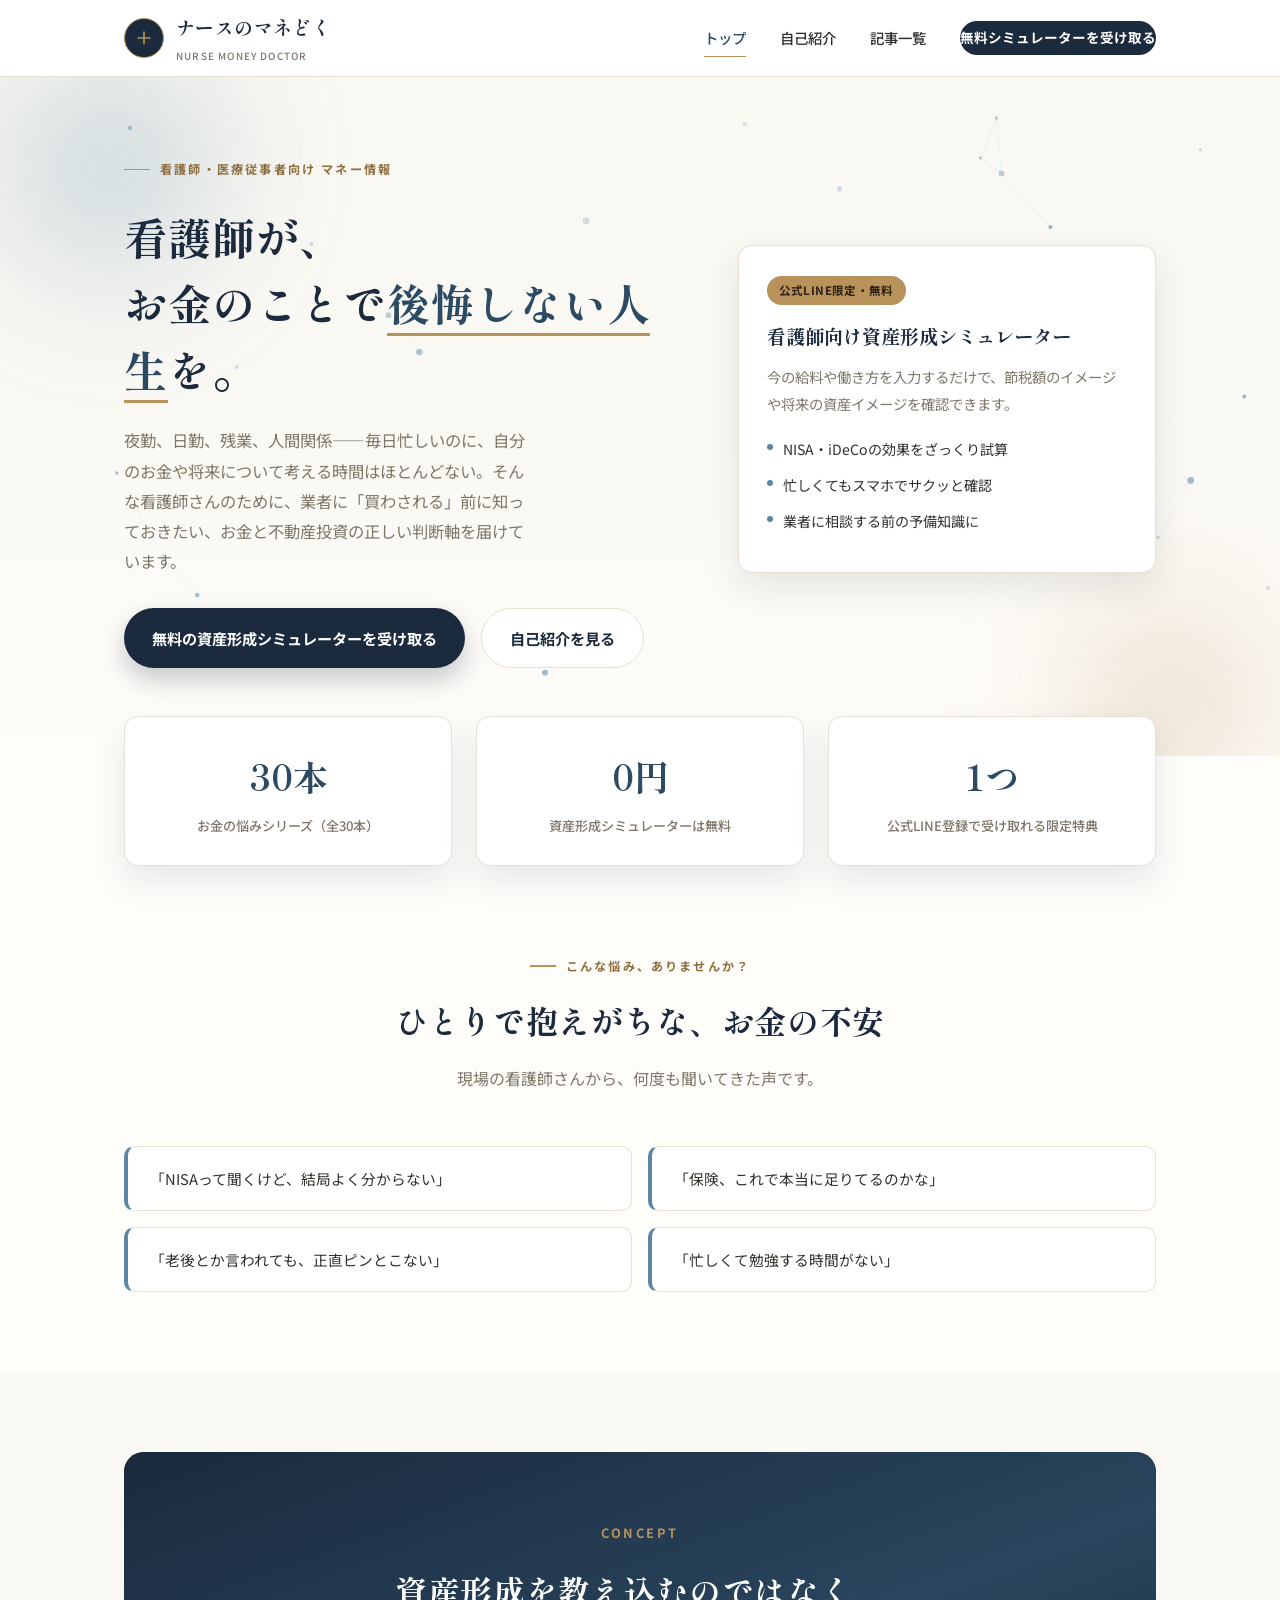
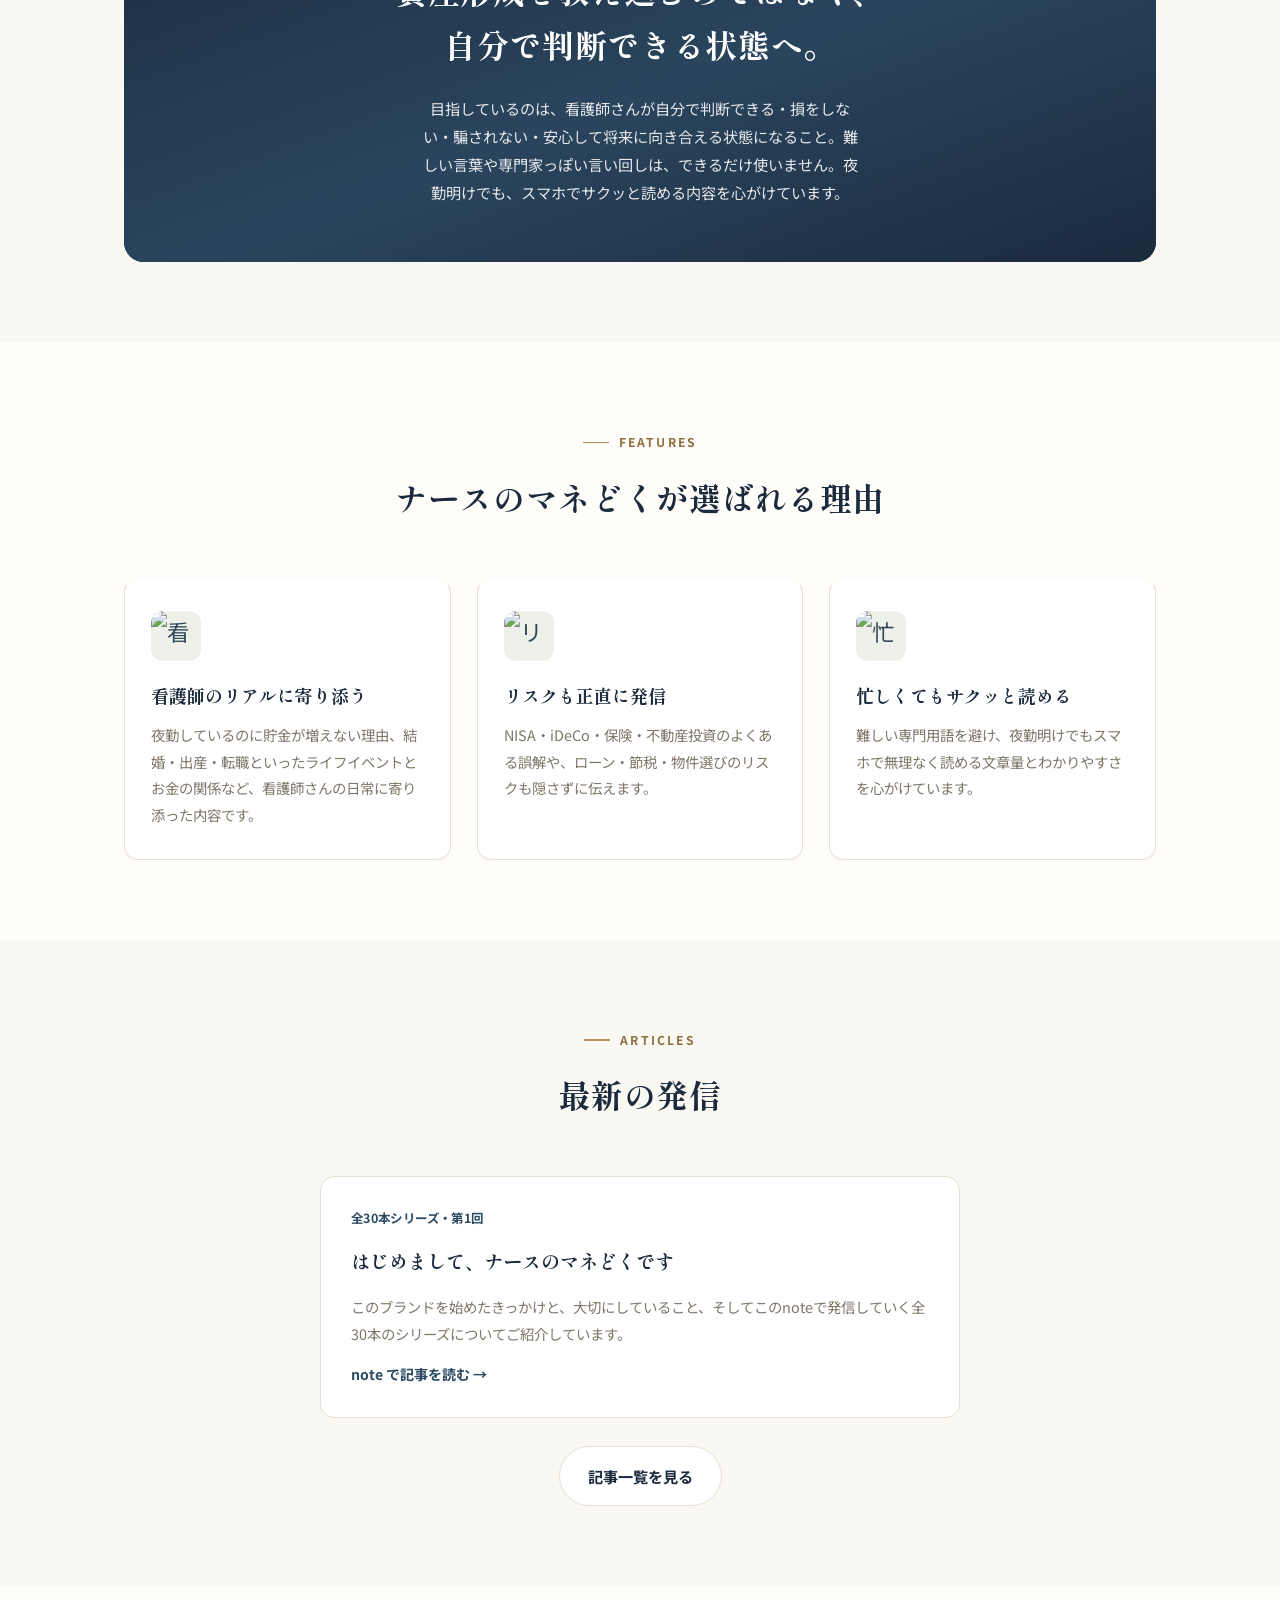
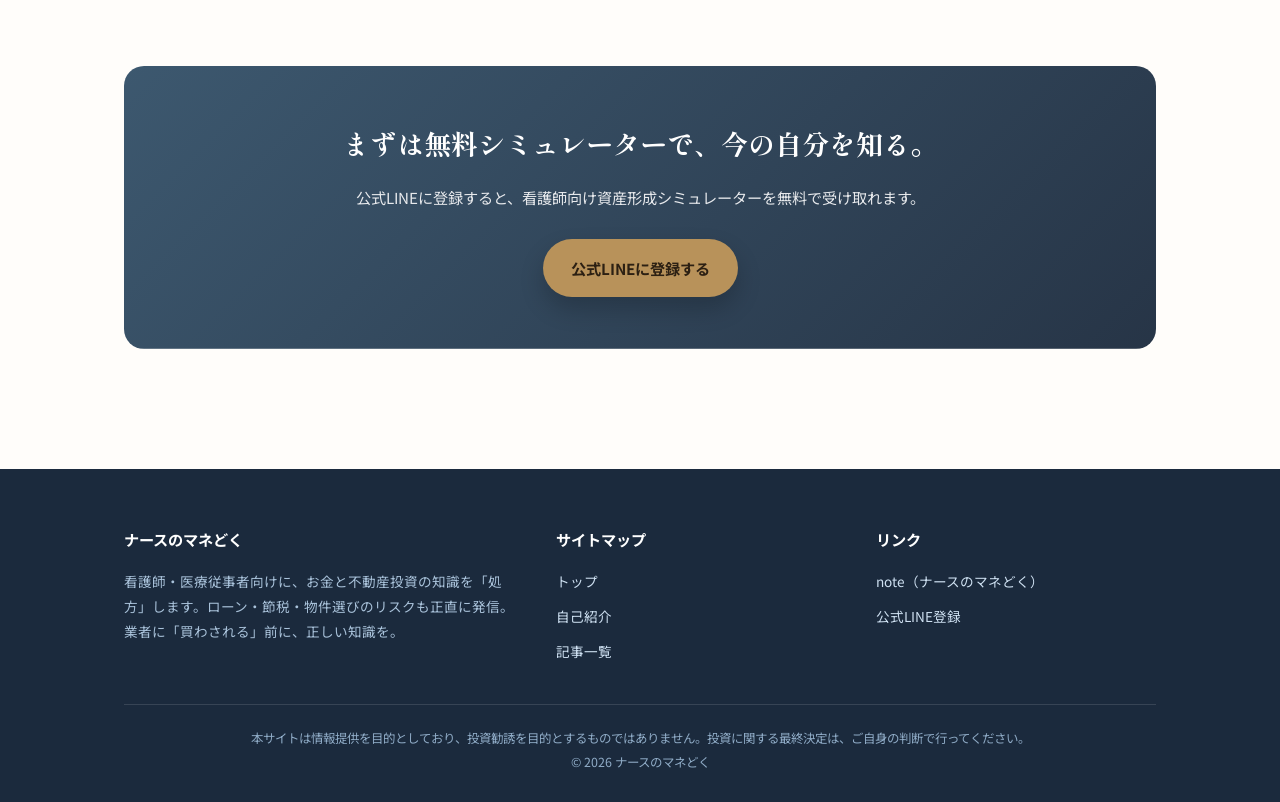
==== index.html @ 7e50b4a9 "Add files via upload" ====
<!DOCTYPE html>
<html lang="ja">
<head>
<meta charset="UTF-8">
<meta name="viewport" content="width=device-width, initial-scale=1.0">
<title>ナースのマネどく｜看護師がお金のことで後悔しない人生を。</title>
<meta name="description" content="看護師・医療従事者向けに、お金と不動産投資の判断軸を発信。ローン・節税・物件選びのリスクも正直に。業者に“買わされる”前に知識を届けます。">
<link rel="stylesheet" href="style.css">
</head>
<body>

<header class="site-header">
  <div class="container">
    <a href="index.html" class="logo">
      <span class="logo-mark"><svg viewBox="0 0 24 24" fill="none" xmlns="http://www.w3.org/2000/svg"><path d="M12 5v14M5 12h14" stroke="currentColor" stroke-width="2" stroke-linecap="round"/></svg></span>
      <span>ナースのマネどく<small>NURSE MONEY DOCTOR</small></span>
    </a>
    <nav class="nav-links" id="navLinks">
      <a href="index.html" class="active">トップ</a>
      <a href="profile.html">自己紹介</a>
      <a href="articles.html">記事一覧</a>
      <a href="https://lin.ee/RomoXNG" class="nav-cta">無料シミュレーターを受け取る</a>
    </nav>
    <button class="nav-toggle" id="navToggle" aria-label="メニュー">☰</button>
  </div>
</header>

<section class="hero">
  <div class="hero-photo" style="background-image:url('https://images.unsplash.com/photo-1763070282928-fe1135165d6d?auto=format&amp;fit=crop&amp;w=1600&amp;q=80');"></div>
  <div class="hero-photo-overlay"></div>
  <canvas id="heroCanvas"></canvas>
  <div class="hero-blob b1"></div>
  <div class="hero-blob b2"></div>
  <div class="container">
    <div>
      <span class="eyebrow">看護師・医療従事者向け マネー情報</span>
      <h1>看護師が、<br>お金のことで<span class="accent">後悔しない人生</span>を。</h1>
      <p class="lead">夜勤、日勤、残業、人間関係——毎日忙しいのに、自分のお金や将来について考える時間はほとんどない。そんな看護師さんのために、業者に「買わされる」前に知っておきたい、お金と不動産投資の正しい判断軸を届けています。</p>
      <div class="btn-row">
        <a href="https://lin.ee/RomoXNG" class="btn btn-primary">無料の資産形成シミュレーターを受け取る</a>
        <a href="profile.html" class="btn btn-outline">自己紹介を見る</a>
      </div>
    </div>
    <div class="hero-card">
      <span class="badge">公式LINE限定・無料</span>
      <h3>看護師向け資産形成シミュレーター</h3>
      <p>今の給料や働き方を入力するだけで、節税額のイメージや将来の資産イメージを確認できます。</p>
      <ul>
        <li>NISA・iDeCoの効果をざっくり試算</li>
        <li>忙しくてもスマホでサクッと確認</li>
        <li>業者に相談する前の予備知識に</li>
      </ul>
    </div>
  </div>
</section>

<div class="container">
  <div class="stats-strip">
    <div class="stat-box"><div class="num"><span data-count="30" data-suffix="本">0本</span></div><div class="label">お金の悩みシリーズ（全30本）</div></div>
    <div class="stat-box"><div class="num"><span data-count="0" data-suffix="円">0円</span></div><div class="label">資産形成シミュレーターは無料</div></div>
    <div class="stat-box"><div class="num"><span data-count="1" data-suffix="つ">0つ</span></div><div class="label">公式LINE登録で受け取れる限定特典</div></div>
  </div>
</div>

<section>
  <div class="container">
    <div class="section-head">
      <span class="eyebrow">こんな悩み、ありませんか？</span>
      <h2>ひとりで抱えがちな、お金の不安</h2>
      <p>現場の看護師さんから、何度も聞いてきた声です。</p>
    </div>
    <div class="voice-list">
      <div class="voice">「NISAって聞くけど、結局よく分からない」</div>
      <div class="voice">「保険、これで本当に足りてるのかな」</div>
      <div class="voice">「老後とか言われても、正直ピンとこない」</div>
      <div class="voice">「忙しくて勉強する時間がない」</div>
    </div>
  </div>
</section>

<section class="alt">
  <div class="container">
    <div class="concept" style="background-image:url('https://plus.unsplash.com/premium_photo-1666658788335-fb3100342d6e?auto=format&amp;fit=crop&amp;w=1600&amp;q=80');">
      <p class="tag">CONCEPT</p>
      <h2>資産形成を教え込むのではなく、<br>自分で判断できる状態へ。</h2>
      <p class="body">目指しているのは、看護師さんが自分で判断できる・損をしない・騙されない・安心して将来に向き合える状態になること。難しい言葉や専門家っぽい言い回しは、できるだけ使いません。夜勤明けでも、スマホでサクッと読める内容を心がけています。</p>
    </div>
  </div>
</section>

<section>
  <div class="container">
    <div class="section-head">
      <span class="eyebrow">FEATURES</span>
      <h2>ナースのマネどくが選ばれる理由</h2>
    </div>
    <div class="grid-3">
      <div class="card">
        <div class="icon"><img src="https://images.unsplash.com/photo-1594824476967-48c8b964273f?auto=format&amp;fit=crop&amp;w=200&amp;q=80" alt="看護師のリアルに寄り添う"></div>
        <h3>看護師のリアルに寄り添う</h3>
        <p>夜勤しているのに貯金が増えない理由、結婚・出産・転職といったライフイベントとお金の関係など、看護師さんの日常に寄り添った内容です。</p>
      </div>
      <div class="card">
        <div class="icon"><img src="https://images.unsplash.com/photo-1777805865927-a6ee4c4eacb1?auto=format&amp;fit=crop&amp;w=200&amp;q=80" alt="リスクも正直に発信"></div>
        <h3>リスクも正直に発信</h3>
        <p>NISA・iDeCo・保険・不動産投資のよくある誤解や、ローン・節税・物件選びのリスクも隠さずに伝えます。</p>
      </div>
      <div class="card">
        <div class="icon"><img src="https://images.unsplash.com/photo-1505415055475-143e29dd0b6a?auto=format&amp;fit=crop&amp;w=200&amp;q=80" alt="忙しくてもサクッと読める"></div>
        <h3>忙しくてもサクッと読める</h3>
        <p>難しい専門用語を避け、夜勤明けでもスマホで無理なく読める文章量とわかりやすさを心がけています。</p>
      </div>
    </div>
  </div>
</section>

<section class="alt">
  <div class="container">
    <div class="section-head">
      <span class="eyebrow">ARTICLES</span>
      <h2>最新の発信</h2>
    </div>
    <div class="article-card" style="max-width:640px;margin:0 auto;">
      <span class="meta">全30本シリーズ・第1回</span>
      <h3>はじめまして、ナースのマネどくです</h3>
      <p>このブランドを始めたきっかけと、大切にしていること、そしてこのnoteで発信していく全30本のシリーズについてご紹介しています。</p>
      <a href="https://note.com/easy_sage5970/n/n954e80ad0fa1" class="read-more" target="_blank" rel="noopener">note で記事を読む →</a>
    </div>
    <div style="text-align:center;margin-top:28px;">
      <a href="articles.html" class="btn btn-outline">記事一覧を見る</a>
    </div>
  </div>
</section>

<section>
  <div class="container">
    <div class="cta-banner" style="--cta-photo: url('https://images.unsplash.com/photo-1656049471454-ff3c59812741?auto=format&amp;fit=crop&amp;w=1600&amp;q=80');">
      <h2>まずは無料シミュレーターで、今の自分を知る。</h2>
      <p>公式LINEに登録すると、看護師向け資産形成シミュレーターを無料で受け取れます。</p>
      <a href="https://lin.ee/RomoXNG" class="btn btn-primary" target="_blank" rel="noopener">公式LINEに登録する</a>
    </div>
  </div>
</section>

<footer class="site-footer">
  <div class="container">
    <div class="footer-grid">
      <div>
        <h4>ナースのマネどく</h4>
        <p>看護師・医療従事者向けに、お金と不動産投資の知識を「処方」します。ローン・節税・物件選びのリスクも正直に発信。業者に「買わされる」前に、正しい知識を。</p>
      </div>
      <div>
        <h4>サイトマップ</h4>
        <ul>
          <li><a href="index.html">トップ</a></li>
          <li><a href="profile.html">自己紹介</a></li>
          <li><a href="articles.html">記事一覧</a></li>
        </ul>
      </div>
      <div>
        <h4>リンク</h4>
        <ul>
          <li><a href="https://note.com/easy_sage5970" target="_blank" rel="noopener">note（ナースのマネどく）</a></li>
          <li><a href="https://lin.ee/RomoXNG" target="_blank" rel="noopener">公式LINE登録</a></li>
        </ul>
      </div>
    </div>
    <div class="footer-bottom">
      本サイトは情報提供を目的としており、投資勧誘を目的とするものではありません。投資に関する最終決定は、ご自身の判断で行ってください。<br>
      © 2026 ナースのマネどく
    </div>
  </div>
</footer>

<script src="script.js"></script>
</body>
</html>
---- style.css ----
@import url('https://fonts.googleapis.com/css2?family=Shippori+Mincho:wght@500;600;700;800&family=Noto+Sans+JP:wght@400;500;700;900&display=swap');

:root{
  --navy: #1b2a3d;
  --blue-dark: #2c4a63;
  --blue: #5b87a5;
  --blue-light: #eef1ea;
  --blue-pale: #faf8f3;
  --white: #fffdfa;
  --text: #33302c;
  --text-light: #7d7669;
  --border: #e7e1d3;
  --accent: #b8925a;
  --accent-deep: #8f6f3f;
  --radius: 14px;
  --shadow: 0 14px 34px rgba(27,42,61,0.10);
  --serif: 'Shippori Mincho', 'Yu Mincho', serif;
}

*{ box-sizing: border-box; }

html{ scroll-behavior: smooth; }

body{
  margin: 0;
  font-family: 'Noto Sans JP', 'Hiragino Kaku Gothic ProN', 'Yu Gothic', sans-serif;
  color: var(--text);
  background: var(--white);
  line-height: 1.85;
  -webkit-font-smoothing: antialiased;
}

img{ max-width: 100%; display: block; }
a{ color: inherit; text-decoration: none; }

.container{
  max-width: 1080px;
  margin: 0 auto;
  padding: 0 24px;
}

/* ---------- Header ---------- */
.site-header{
  position: sticky;
  top: 0;
  z-index: 100;
  background: rgba(255,255,255,0.92);
  backdrop-filter: blur(6px);
  border-bottom: 1px solid var(--border);
  transition: box-shadow .25s ease, height .25s ease;
}

.site-header.scrolled{
  box-shadow: 0 8px 24px rgba(27,42,61,0.08);
}

.site-header .container{
  display: flex;
  align-items: center;
  justify-content: space-between;
  height: 76px;
  transition: height .25s ease;
}

.site-header.scrolled .container{ height: 64px; }

.logo{
  display: flex;
  align-items: center;
  gap: 12px;
  font-weight: 700;
  font-size: 1.18rem;
  font-family: var(--serif);
  color: var(--navy);
  letter-spacing: 0.02em;
}

.logo-mark{
  width: 40px;
  height: 40px;
  border-radius: 50%;
  background: var(--navy);
  display: flex;
  align-items: center;
  justify-content: center;
  color: var(--accent);
  flex-shrink: 0;
  border: 1px solid var(--accent);
}

.logo-mark svg{ width: 20px; height: 20px; }

.logo small{
  display: block;
  font-size: 0.62rem;
  font-weight: 500;
  font-family: 'Noto Sans JP', sans-serif;
  color: var(--text-light);
  letter-spacing: 0.12em;
  margin-top: 2px;
}

.nav-links{
  display: flex;
  align-items: center;
  gap: 34px;
  font-size: 0.9rem;
  font-weight: 500;
}

.nav-links a{
  color: var(--text);
  position: relative;
  padding: 4px 0;
}

.nav-links a:not(.nav-cta)::after{
  content: '';
  position: absolute;
  left: 0;
  right: 100%;
  bottom: -2px;
  height: 1px;
  background: var(--accent);
  transition: right .25s ease;
}

.nav-links a.active:not(.nav-cta)::after,
.nav-links a:not(.nav-cta):hover::after{
  right: 0;
}

.nav-links a.active,
.nav-links a:hover{
  color: var(--blue-dark);
}

.nav-cta{
  background: var(--navy);
  color: #fff !important;
  padding: 10px 20px;
  border-radius: 999px;
  font-weight: 700;
  font-size: 0.85rem;
  white-space: nowrap;
}

.nav-cta:hover{ background: var(--blue-dark); }

.nav-toggle{ display: none; }

/* ---------- Hero ---------- */
.hero{
  position: relative;
  background: linear-gradient(180deg, var(--blue-pale) 0%, var(--white) 100%);
  padding: 72px 0 88px;
  overflow: hidden;
}

.hero-photo{
  position: absolute;
  inset: 0;
  z-index: 0;
  background-size: cover;
  background-position: center;
}

.hero-photo{
  filter: saturate(0.82) sepia(0.08) contrast(1.02);
}

.hero-photo-overlay{
  position: absolute;
  inset: 0;
  z-index: 0;
  background: linear-gradient(180deg, rgba(250,248,243,.94) 0%, rgba(250,248,243,.90) 55%, #fffdfa 100%);
}

#heroCanvas{
  position: absolute;
  inset: 0;
  width: 100%;
  height: 100%;
  pointer-events: none;
  opacity: 0.9;
  z-index: 0;
}

.hero .container{
  position: relative;
  z-index: 1;
  display: grid;
  grid-template-columns: 1.15fr 0.85fr;
  gap: 48px;
  align-items: center;
}

.hero-blob{
  position: absolute;
  border-radius: 50%;
  filter: blur(60px);
  z-index: 0;
  opacity: 0.35;
  animation: floatBlob 14s ease-in-out infinite;
}

.hero-blob.b1{
  width: 340px; height: 340px;
  background: radial-gradient(circle, var(--blue) 0%, transparent 70%);
  top: -80px; left: -60px;
}

.hero-blob.b2{
  width: 300px; height: 300px;
  background: radial-gradient(circle, var(--accent) 0%, transparent 70%);
  bottom: -100px; right: -40px;
  animation-delay: -6s;
}

@keyframes floatBlob{
  0%, 100% { transform: translate(0, 0) scale(1); }
  50% { transform: translate(24px, -18px) scale(1.08); }
}

.eyebrow{
  display: inline-flex;
  align-items: center;
  gap: 10px;
  background: none;
  color: var(--accent-deep);
  font-size: 0.76rem;
  font-weight: 700;
  padding: 0;
  border-radius: 0;
  margin-bottom: 22px;
  letter-spacing: 0.18em;
}

.eyebrow::before{
  content: '';
  width: 26px;
  height: 1.5px;
  background: var(--accent);
  flex-shrink: 0;
}

.hero h1{
  font-family: var(--serif);
  font-size: 2.7rem;
  line-height: 1.55;
  color: var(--navy);
  margin: 0 0 22px;
  font-weight: 700;
  letter-spacing: 0.02em;
}

.hero h1 .accent{
  color: var(--blue-dark);
  border-bottom: 3px solid var(--accent);
}

.hero p.lead{
  font-size: 1.02rem;
  color: var(--text-light);
  margin-bottom: 32px;
  max-width: 46ch;
}

.btn-row{ display: flex; gap: 16px; flex-wrap: wrap; }

.btn{
  display: inline-flex;
  align-items: center;
  gap: 8px;
  padding: 15px 28px;
  border-radius: 999px;
  font-weight: 700;
  font-size: 0.95rem;
  transition: transform .15s ease, box-shadow .15s ease;
}

.btn-primary{
  background: var(--navy);
  color: #fff;
  box-shadow: 0 12px 24px rgba(27,42,61,0.24);
}

.btn-primary:hover{ transform: translateY(-2px); background: var(--blue-dark); }

.btn-outline{
  background: #fff;
  color: var(--navy);
  border: 1.5px solid var(--border);
}

.btn-outline:hover{ border-color: var(--accent); color: var(--accent-deep); }

.hero-card{
  background: #fff;
  border-radius: var(--radius);
  box-shadow: var(--shadow);
  padding: 28px;
  border: 1px solid var(--border);
}

.hero-card .badge{
  display: inline-block;
  background: var(--accent);
  color: #2c2013;
  font-size: 0.72rem;
  font-weight: 700;
  padding: 4px 12px;
  border-radius: 999px;
  margin-bottom: 14px;
  letter-spacing: 0.03em;
}

.hero-card h3{
  font-family: var(--serif);
  color: var(--navy);
  margin: 0 0 10px;
  font-size: 1.2rem;
  font-weight: 700;
}

.hero-card p{ color: var(--text-light); font-size: 0.9rem; margin: 0 0 18px; }

.hero-card ul{ margin: 0; padding: 0 0 0 0; list-style: none; }

.hero-card li{
  display: flex;
  gap: 10px;
  align-items: flex-start;
  font-size: 0.88rem;
  color: var(--text);
  margin-bottom: 10px;
}

.hero-card li::before{
  content: "";
  width: 6px;
  height: 6px;
  border-radius: 50%;
  background: var(--blue);
  margin-top: 8px;
  flex-shrink: 0;
}

/* ---------- Section generic ---------- */
section{ padding: 80px 0; }
section.alt{ background: var(--blue-pale); }

.section-head{ text-align: center; max-width: 640px; margin: 0 auto 52px; }

.section-head .eyebrow{ margin-bottom: 14px; }

.section-head h2{
  font-family: var(--serif);
  font-size: 2rem;
  color: var(--navy);
  margin: 0 0 14px;
  font-weight: 700;
  letter-spacing: 0.02em;
}

.section-head p{ color: var(--text-light); margin: 0; }

/* ---------- Feature cards ---------- */
.grid-3{
  display: grid;
  grid-template-columns: repeat(3, 1fr);
  gap: 26px;
}

.card{
  background: #fff;
  border: 1px solid var(--border);
  border-top: 2px solid transparent;
  border-radius: var(--radius);
  padding: 30px 26px;
  transition: transform .2s ease, box-shadow .2s ease, border-top-color .2s ease;
}

.card:hover{ transform: translateY(-4px); box-shadow: var(--shadow); border-top-color: var(--accent); }

.card .icon{
  width: 50px;
  height: 50px;
  border-radius: 12px;
  background: var(--blue-light);
  color: var(--blue-dark);
  display: flex;
  align-items: center;
  justify-content: center;
  font-size: 1.4rem;
  margin-bottom: 18px;
  overflow: hidden;
}

.card .icon img{
  width: 100%;
  height: 100%;
  object-fit: cover;
  filter: saturate(0.82) sepia(0.08) contrast(1.02);
}

.card h3{ font-family: var(--serif); color: var(--navy); font-size: 1.12rem; font-weight: 700; margin: 0 0 10px; }
.card p{ color: var(--text-light); font-size: 0.9rem; margin: 0; }

/* ---------- Concept / quote ---------- */
.concept{
  background: var(--navy);
  background-size: cover;
  background-position: center;
  background-blend-mode: luminosity;
  color: #fff;
  border-radius: 20px;
  padding: 56px 44px;
  text-align: center;
  position: relative;
  overflow: hidden;
}

.concept::before{
  content: "";
  position: absolute;
  inset: 0;
  background: linear-gradient(160deg, rgba(27,42,61,0.90) 0%, rgba(44,74,99,0.84) 55%, rgba(27,42,61,0.94) 100%);
}

.concept p.tag{
  position: relative;
  color: var(--accent);
  font-weight: 700;
  font-size: 0.8rem;
  letter-spacing: 0.2em;
  margin-bottom: 18px;
}

.concept h2{
  position: relative;
  font-family: var(--serif);
  font-size: 2rem;
  margin: 0 0 22px;
  font-weight: 700;
  line-height: 1.7;
  letter-spacing: 0.02em;
}

.concept p.body{
  position: relative;
  color: #e7e9ec;
  max-width: 56ch;
  margin: 0 auto;
  font-size: 0.95rem;
}

/* ---------- Voices / pain points ---------- */
.voice-list{
  display: grid;
  grid-template-columns: repeat(2, 1fr);
  gap: 16px;
}

.voice{
  background: #fff;
  border: 1px solid var(--border);
  border-left: 4px solid var(--blue);
  border-radius: 10px;
  padding: 18px 22px;
  font-size: 0.92rem;
  color: var(--text);
}

/* ---------- CTA banner ---------- */
.cta-banner{
  background-image: linear-gradient(135deg, rgba(44,74,99,0.92), rgba(27,42,61,0.95)), var(--cta-photo, none);
  background-size: cover;
  background-position: center;
  border-radius: 20px;
  padding: 52px 40px;
  text-align: center;
  color: #fff;
}

.cta-banner h2{ font-family: var(--serif); font-size: 1.7rem; margin: 0 0 14px; font-weight: 700; }
.cta-banner p{ color: #e7e9ec; margin: 0 0 28px; font-size: 0.95rem; }

.cta-banner .btn-primary{
  background: var(--accent);
  color: #2c2013;
  box-shadow: 0 12px 24px rgba(0,0,0,0.2);
}

.cta-banner .btn-primary:hover{ background: var(--accent-deep); color: #fff; }

/* ---------- Article preview ---------- */
.article-card{
  background: #fff;
  border: 1px solid var(--border);
  border-radius: var(--radius);
  padding: 30px;
  display: flex;
  flex-direction: column;
  gap: 14px;
}

.article-card .meta{
  font-size: 0.78rem;
  color: var(--blue-dark);
  font-weight: 700;
  letter-spacing: 0.03em;
}

.article-card h3{ font-family: var(--serif); margin: 0; color: var(--navy); font-size: 1.2rem; font-weight: 700; }
.article-card p{ margin: 0; color: var(--text-light); font-size: 0.9rem; }

.article-card .read-more{
  color: var(--blue-dark);
  font-weight: 700;
  font-size: 0.88rem;
  display: inline-flex;
  align-items: center;
  gap: 6px;
}

/* ---------- Profile page ---------- */
.profile-hero{
  display: grid;
  grid-template-columns: 220px 1fr;
  gap: 44px;
  align-items: center;
}

.avatar{
  width: 180px;
  height: 180px;
  border-radius: 50%;
  background: var(--navy);
  display: flex;
  align-items: center;
  justify-content: center;
  color: var(--accent);
  box-shadow: var(--shadow);
  border: 1px solid var(--accent);
  margin: 0 auto;
}

.avatar svg{ width: 76px; height: 76px; }

.profile-body h2{ font-family: var(--serif); color: var(--navy); font-size: 1.4rem; font-weight: 700; margin: 34px 0 14px; }
.profile-body p{ color: var(--text); font-size: 0.97rem; margin: 0 0 16px; }
.profile-body p.quote-line{ margin: 4px 0; }

.pull-quote{
  border-left: 3px solid var(--accent);
  background: var(--blue-pale);
  padding: 24px 28px;
  border-radius: 10px;
  font-family: var(--serif);
  font-size: 1.1rem;
  font-weight: 600;
  color: var(--navy);
  margin: 28px 0;
  line-height: 1.9;
}

.timeline{
  list-style: none;
  padding: 0;
  margin: 0;
  display: grid;
  gap: 14px;
}

.timeline li{
  display: flex;
  gap: 14px;
  align-items: flex-start;
  background: #fff;
  border: 1px solid var(--border);
  border-radius: 10px;
  padding: 16px 20px;
  font-size: 0.92rem;
}

.timeline .dot{
  width: 10px;
  height: 10px;
  border-radius: 50%;
  background: var(--blue);
  margin-top: 8px;
  flex-shrink: 0;
}

/* ---------- Articles list page ---------- */
.category-tags{
  display: flex;
  gap: 10px;
  flex-wrap: wrap;
  justify-content: center;
  margin-bottom: 12px;
}

.category-tags span{
  background: var(--blue-light);
  color: var(--blue-dark);
  font-size: 0.8rem;
  font-weight: 700;
  padding: 7px 16px;
  border-radius: 999px;
}

.series-grid{
  display: grid;
  grid-template-columns: repeat(2, 1fr);
  gap: 20px;
}

.series-card{
  background: #fff;
  border: 1px solid var(--border);
  border-radius: var(--radius);
  padding: 24px;
  display: flex;
  gap: 16px;
}

.series-card .num{
  width: 40px;
  height: 40px;
  border-radius: 50%;
  background: var(--blue-light);
  color: var(--blue-dark);
  font-weight: 900;
  display: flex;
  align-items: center;
  justify-content: center;
  flex-shrink: 0;
  font-size: 0.95rem;
}

.series-card h4{ margin: 0 0 6px; color: var(--navy); font-size: 1rem; }
.series-card p{ margin: 0; color: var(--text-light); font-size: 0.85rem; }

.featured-article{
  background: #fff;
  border: 1px solid var(--border);
  border-radius: 20px;
  padding: 40px;
  display: grid;
  grid-template-columns: 1fr;
  gap: 20px;
  box-shadow: var(--shadow);
}

/* ---------- Footer ---------- */
.site-footer{
  background: var(--navy);
  color: #cfe1f2;
  padding: 56px 0 28px;
  margin-top: 40px;
}

.footer-grid{
  display: grid;
  grid-template-columns: 1.4fr 1fr 1fr;
  gap: 40px;
  margin-bottom: 40px;
}

.footer-grid h4{ color: #fff; font-size: 0.95rem; margin: 0 0 16px; }
.footer-grid p{ font-size: 0.85rem; color: #a9c2da; margin: 0 0 16px; }
.footer-grid ul{ list-style: none; padding: 0; margin: 0; display: grid; gap: 10px; font-size: 0.85rem; }
.footer-grid a:hover{ color: #fff; }

.footer-bottom{
  border-top: 1px solid rgba(255,255,255,0.12);
  padding-top: 22px;
  font-size: 0.78rem;
  color: #8fabc6;
  text-align: center;
}

/* ---------- Scroll reveal ---------- */
.reveal{
  opacity: 0;
  transform: translateY(28px);
  transition: opacity .7s cubic-bezier(.2,.7,.3,1), transform .7s cubic-bezier(.2,.7,.3,1);
}

.reveal.is-visible{
  opacity: 1;
  transform: translateY(0);
}

@media (prefers-reduced-motion: reduce){
  .reveal{ opacity: 1; transform: none; transition: none; }
  .hero-blob{ animation: none; }
}

/* ---------- Stats strip ---------- */
.stats-strip{
  display: grid;
  grid-template-columns: repeat(3, 1fr);
  gap: 24px;
  margin-top: -40px;
  position: relative;
  z-index: 2;
}

.stat-box{
  background: #fff;
  border: 1px solid var(--border);
  border-radius: var(--radius);
  box-shadow: var(--shadow);
  padding: 26px 20px;
  text-align: center;
}

.stat-box .num{
  font-family: var(--serif);
  font-size: 2.2rem;
  font-weight: 700;
  color: var(--blue-dark);
  font-variant-numeric: tabular-nums;
}

.stat-box .label{
  margin-top: 6px;
  font-size: 0.82rem;
  color: var(--text-light);
  font-weight: 500;
}

/* ---------- Back to top ---------- */
.back-to-top{
  position: fixed;
  right: 22px;
  bottom: 22px;
  width: 46px;
  height: 46px;
  border-radius: 50%;
  border: none;
  background: var(--navy);
  color: #fff;
  font-size: 1.2rem;
  cursor: pointer;
  display: flex;
  align-items: center;
  justify-content: center;
  box-shadow: 0 10px 24px rgba(27,42,61,0.28);
  opacity: 0;
  transform: translateY(12px);
  pointer-events: none;
  transition: opacity .25s ease, transform .25s ease, background .2s ease;
  z-index: 200;
}

.back-to-top.show{
  opacity: 1;
  transform: translateY(0);
  pointer-events: auto;
}

.back-to-top:hover{ background: var(--blue-dark); }

/* ---------- Responsive ---------- */
@media (max-width: 860px){
  .nav-links{
    position: fixed;
    inset: 76px 0 0 0;
    background: #fff;
    flex-direction: column;
    align-items: flex-start;
    padding: 30px 24px;
    gap: 22px;
    transform: translateX(100%);
    transition: transform .25s ease;
    border-top: 1px solid var(--border);
  }
  .nav-links.open{ transform: translateX(0); }
  .nav-toggle{
    display: flex;
    align-items: center;
    justify-content: center;
    width: 42px;
    height: 42px;
    border-radius: 10px;
    border: 1px solid var(--border);
    background: #fff;
    font-size: 1.2rem;
    color: var(--navy);
  }
  .hero .container{ grid-template-columns: 1fr; }
  .hero h1{ font-size: 1.9rem; }
  .grid-3{ grid-template-columns: 1fr; }
  .voice-list{ grid-template-columns: 1fr; }
  .profile-hero{ grid-template-columns: 1fr; text-align: center; }
  .series-grid{ grid-template-columns: 1fr; }
  .footer-grid{ grid-template-columns: 1fr; }
  section{ padding: 56px 0; }
  .stats-strip{ grid-template-columns: 1fr; margin-top: 24px; }
  .back-to-top{ right: 16px; bottom: 16px; width: 42px; height: 42px; }
}
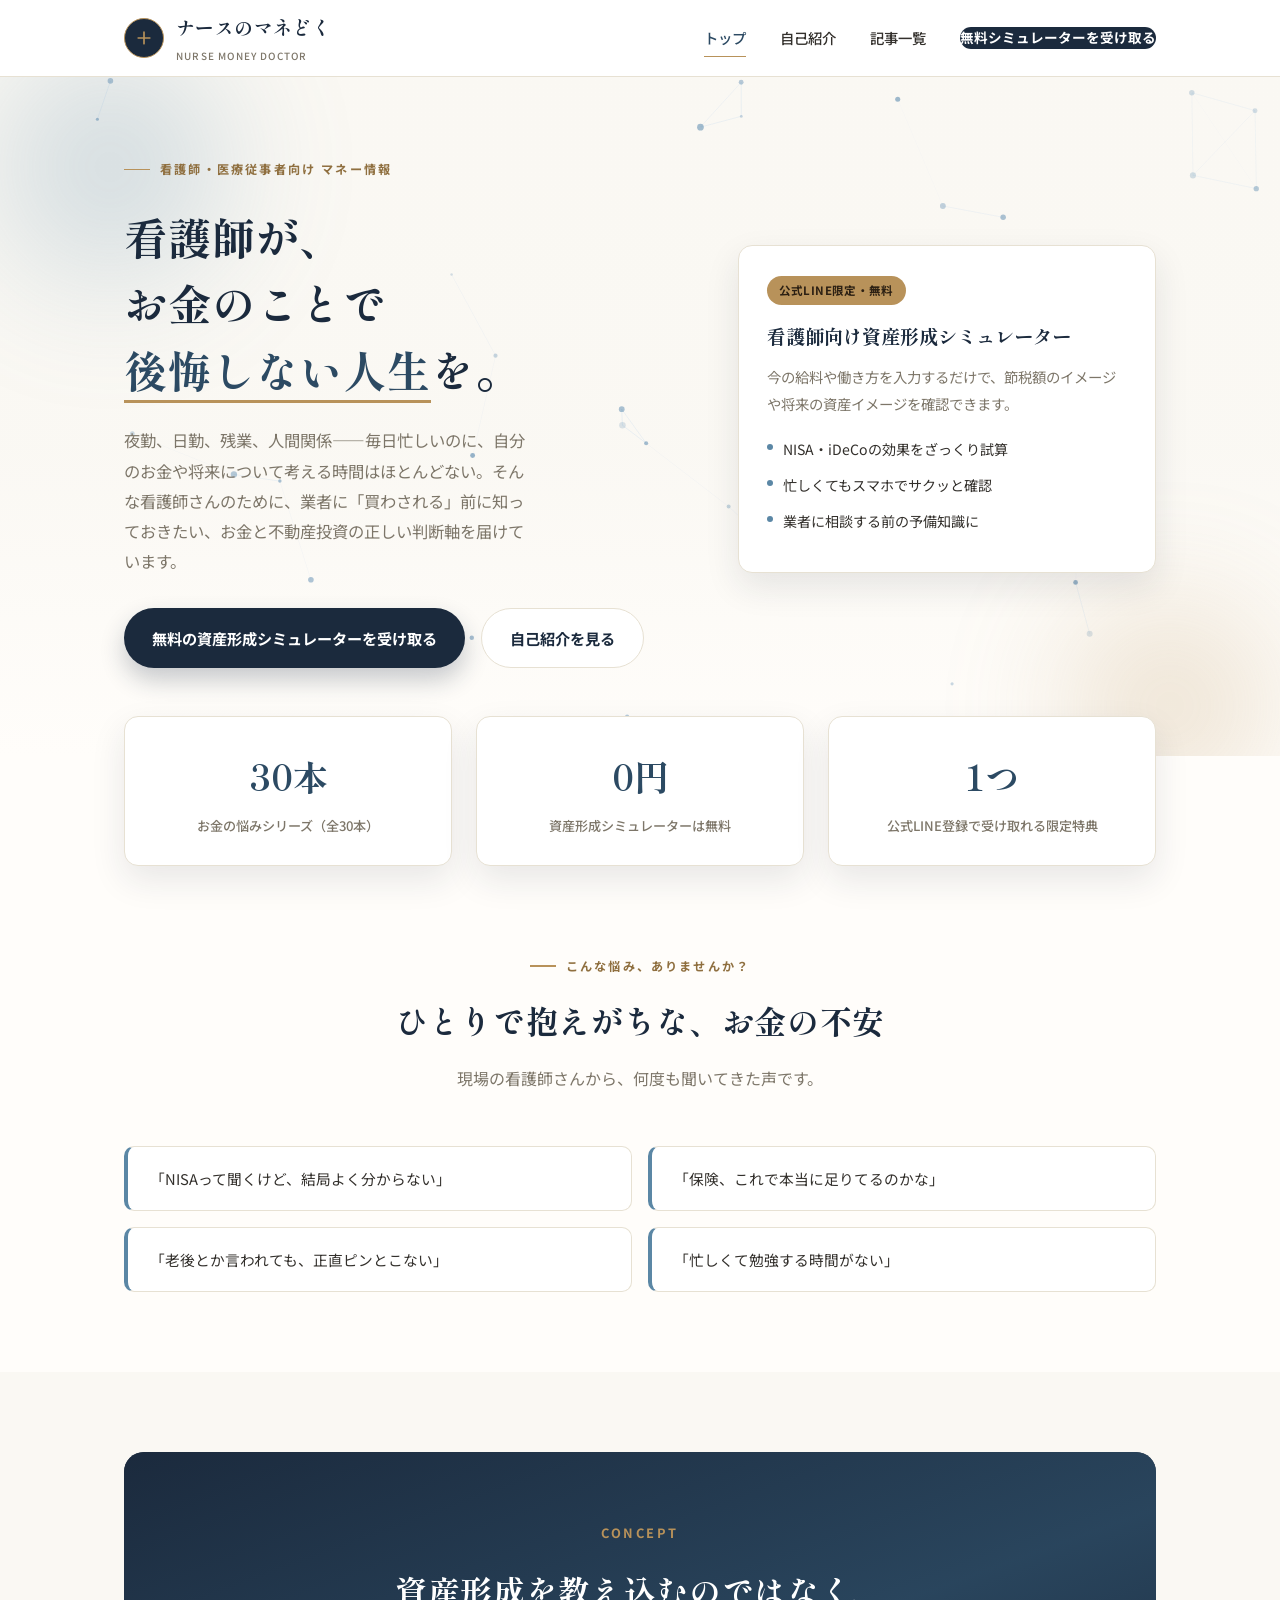
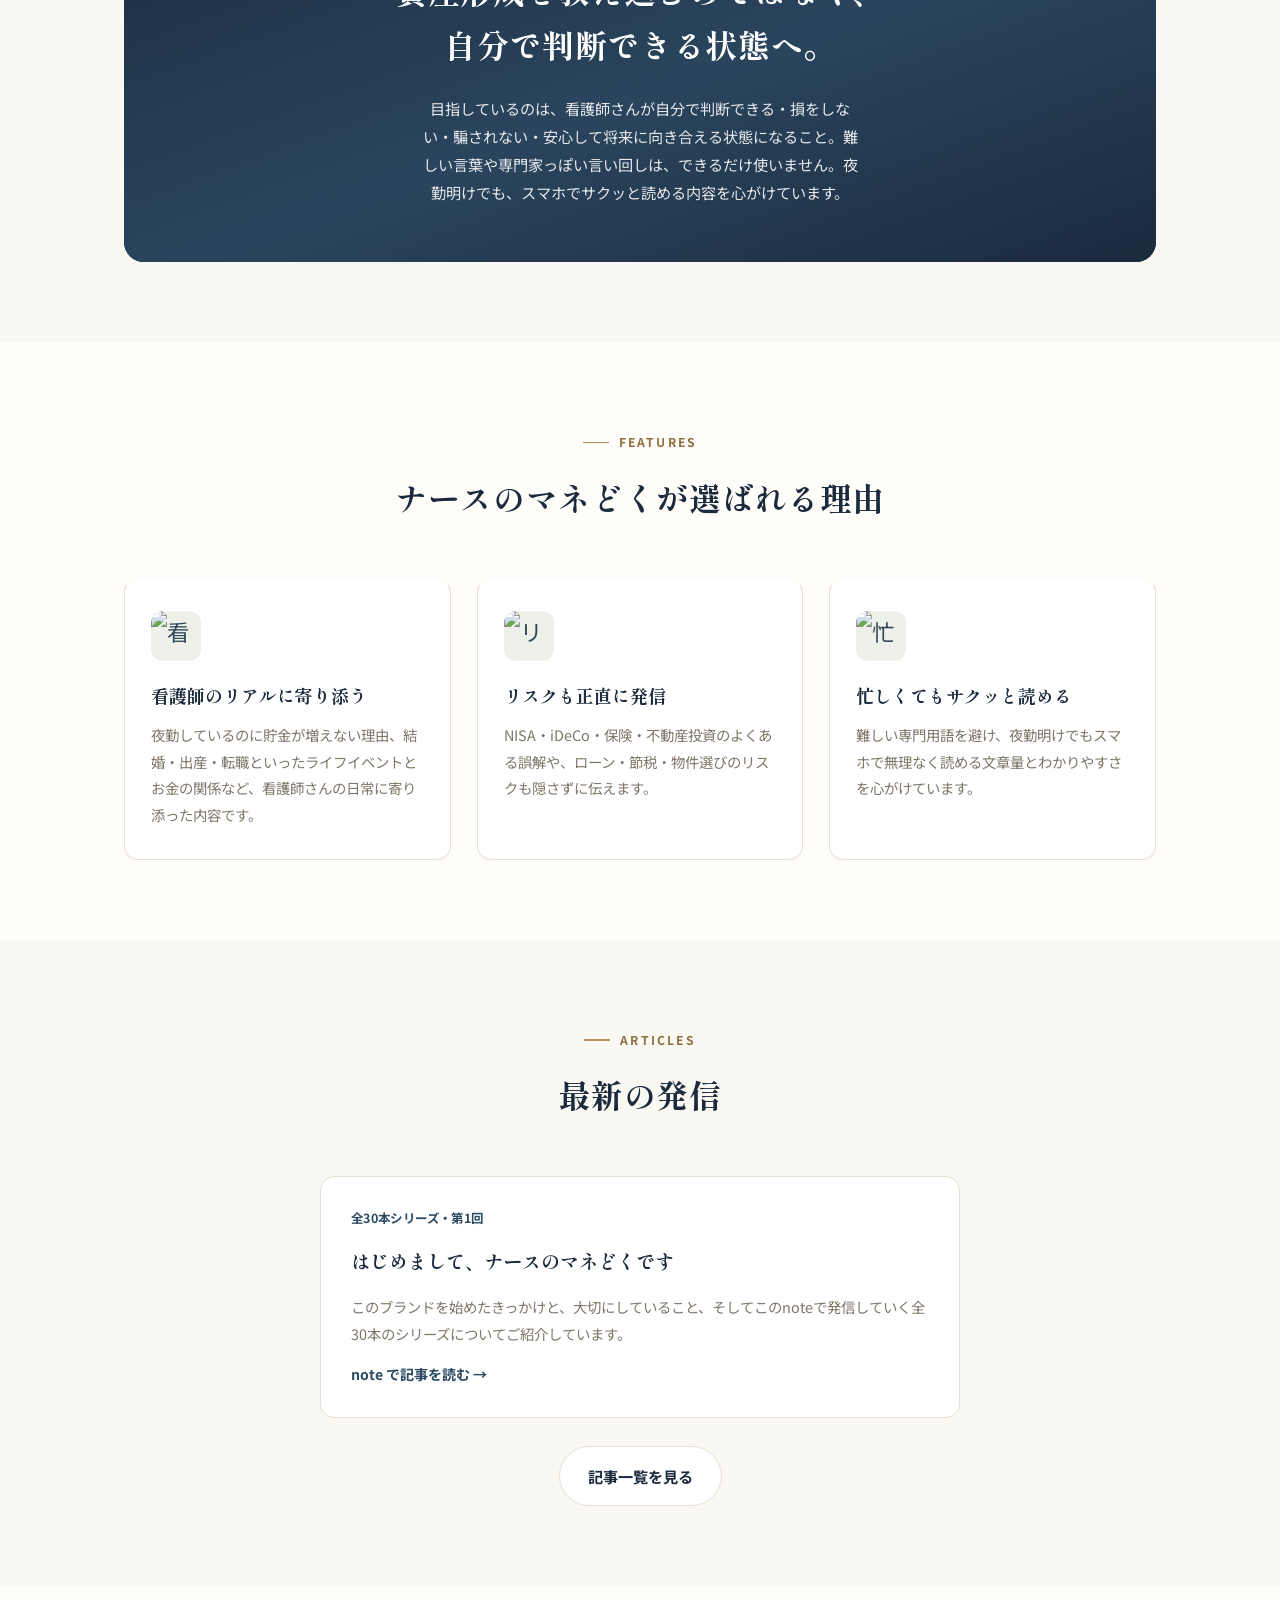
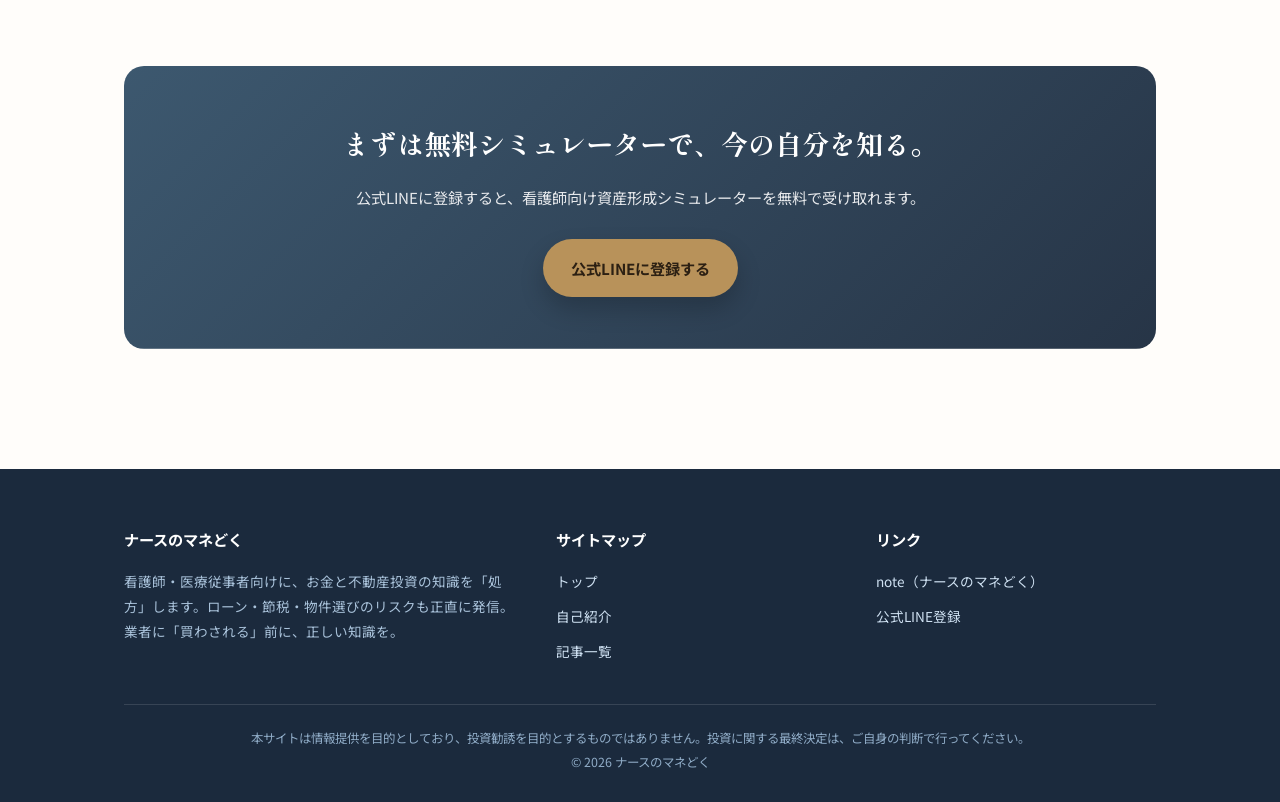
==== commit 0d6b2aba: "Add files via upload" ====
--- a/index.html
+++ b/index.html
@@ -34,7 +34,7 @@
   <div class="container">
     <div>
       <span class="eyebrow">看護師・医療従事者向け マネー情報</span>
-      <h1>看護師が、<br>お金のことで<span class="accent">後悔しない人生</span>を。</h1>
+      <h1>看護師が、<br>お金のことで<br><span class="accent">後悔しない人生</span>を。</h1>
       <p class="lead">夜勤、日勤、残業、人間関係——毎日忙しいのに、自分のお金や将来について考える時間はほとんどない。そんな看護師さんのために、業者に「買わされる」前に知っておきたい、お金と不動産投資の正しい判断軸を届けています。</p>
       <div class="btn-row">
         <a href="https://lin.ee/RomoXNG" class="btn btn-primary">無料の資産形成シミュレーターを受け取る</a>
--- a/style.css
+++ b/style.css
@@ -138,11 +138,14 @@
 .nav-cta{
   background: var(--navy);
   color: #fff !important;
-  padding: 10px 20px;
+  padding: 13px 24px;
   border-radius: 999px;
   font-weight: 700;
   font-size: 0.85rem;
   white-space: nowrap;
+  display: inline-flex;
+  align-items: center;
+  line-height: 1;
 }
 
 .nav-cta:hover{ background: var(--blue-dark); }
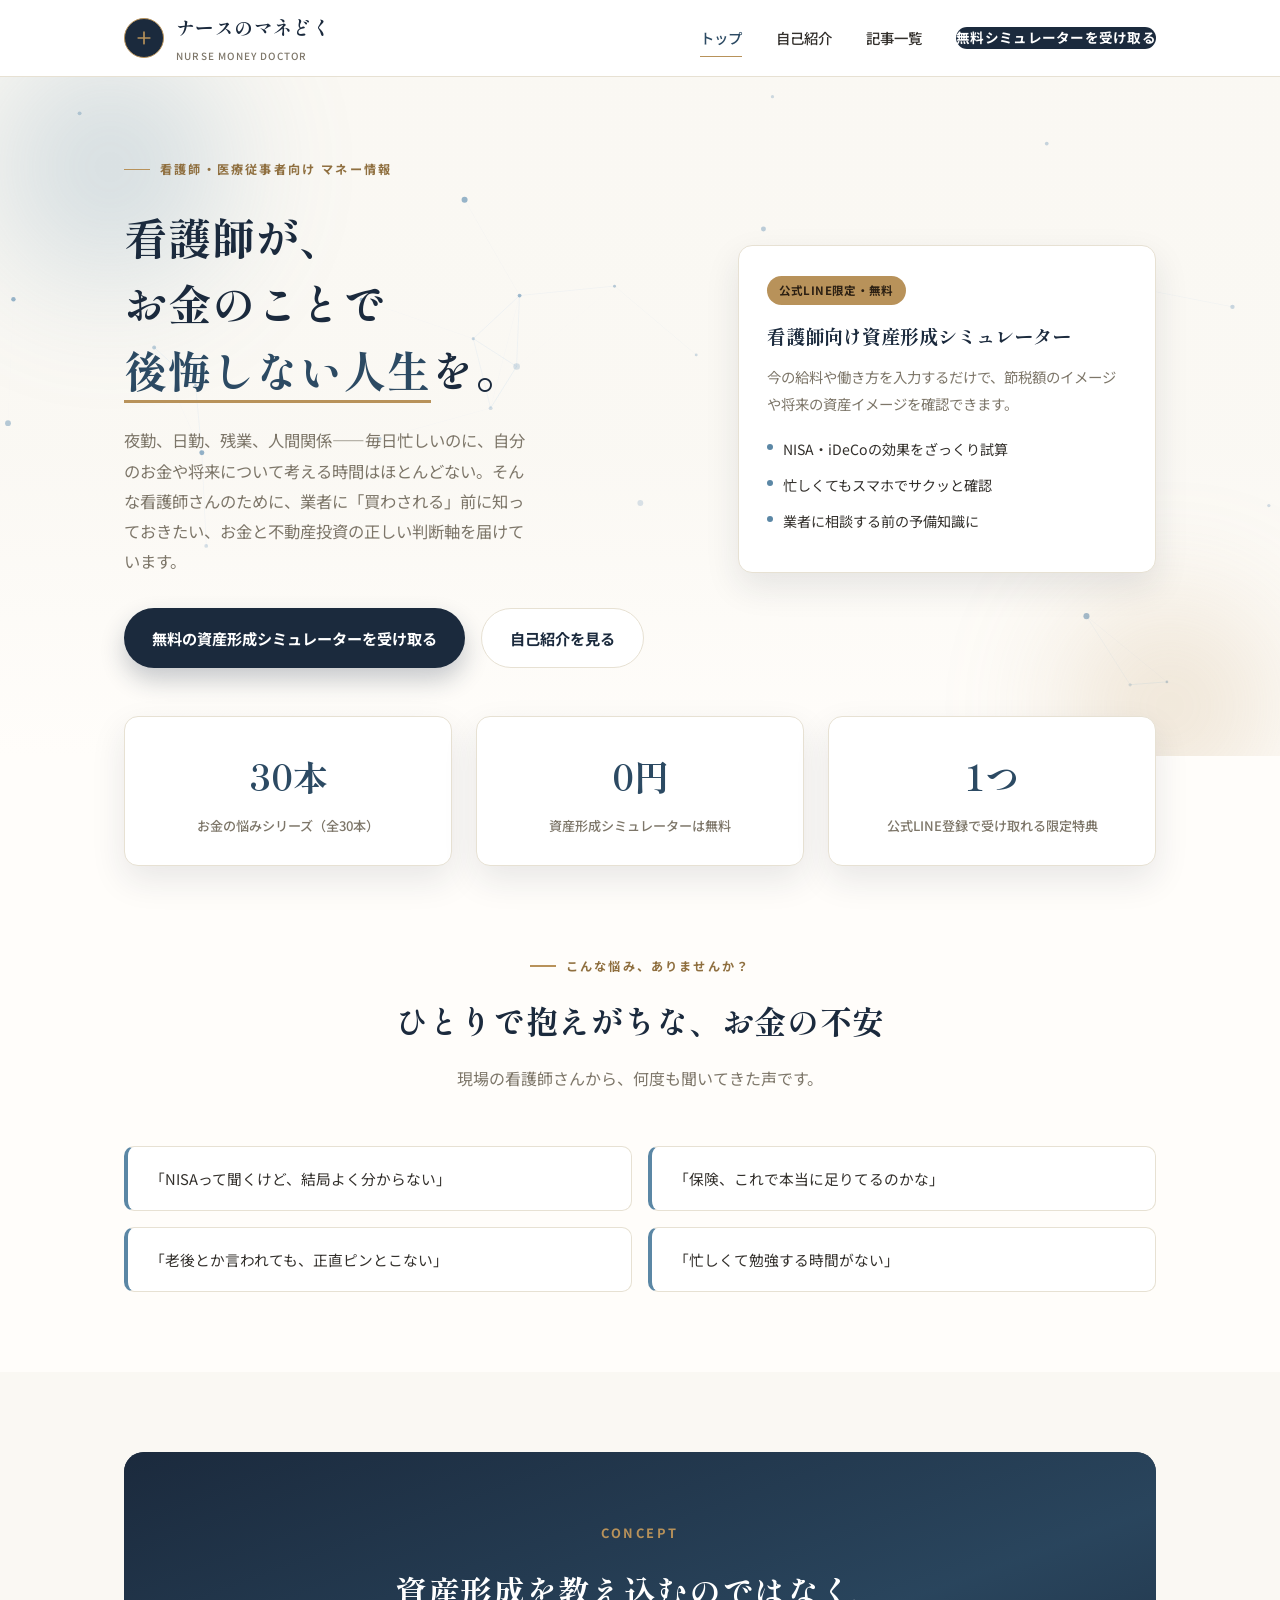
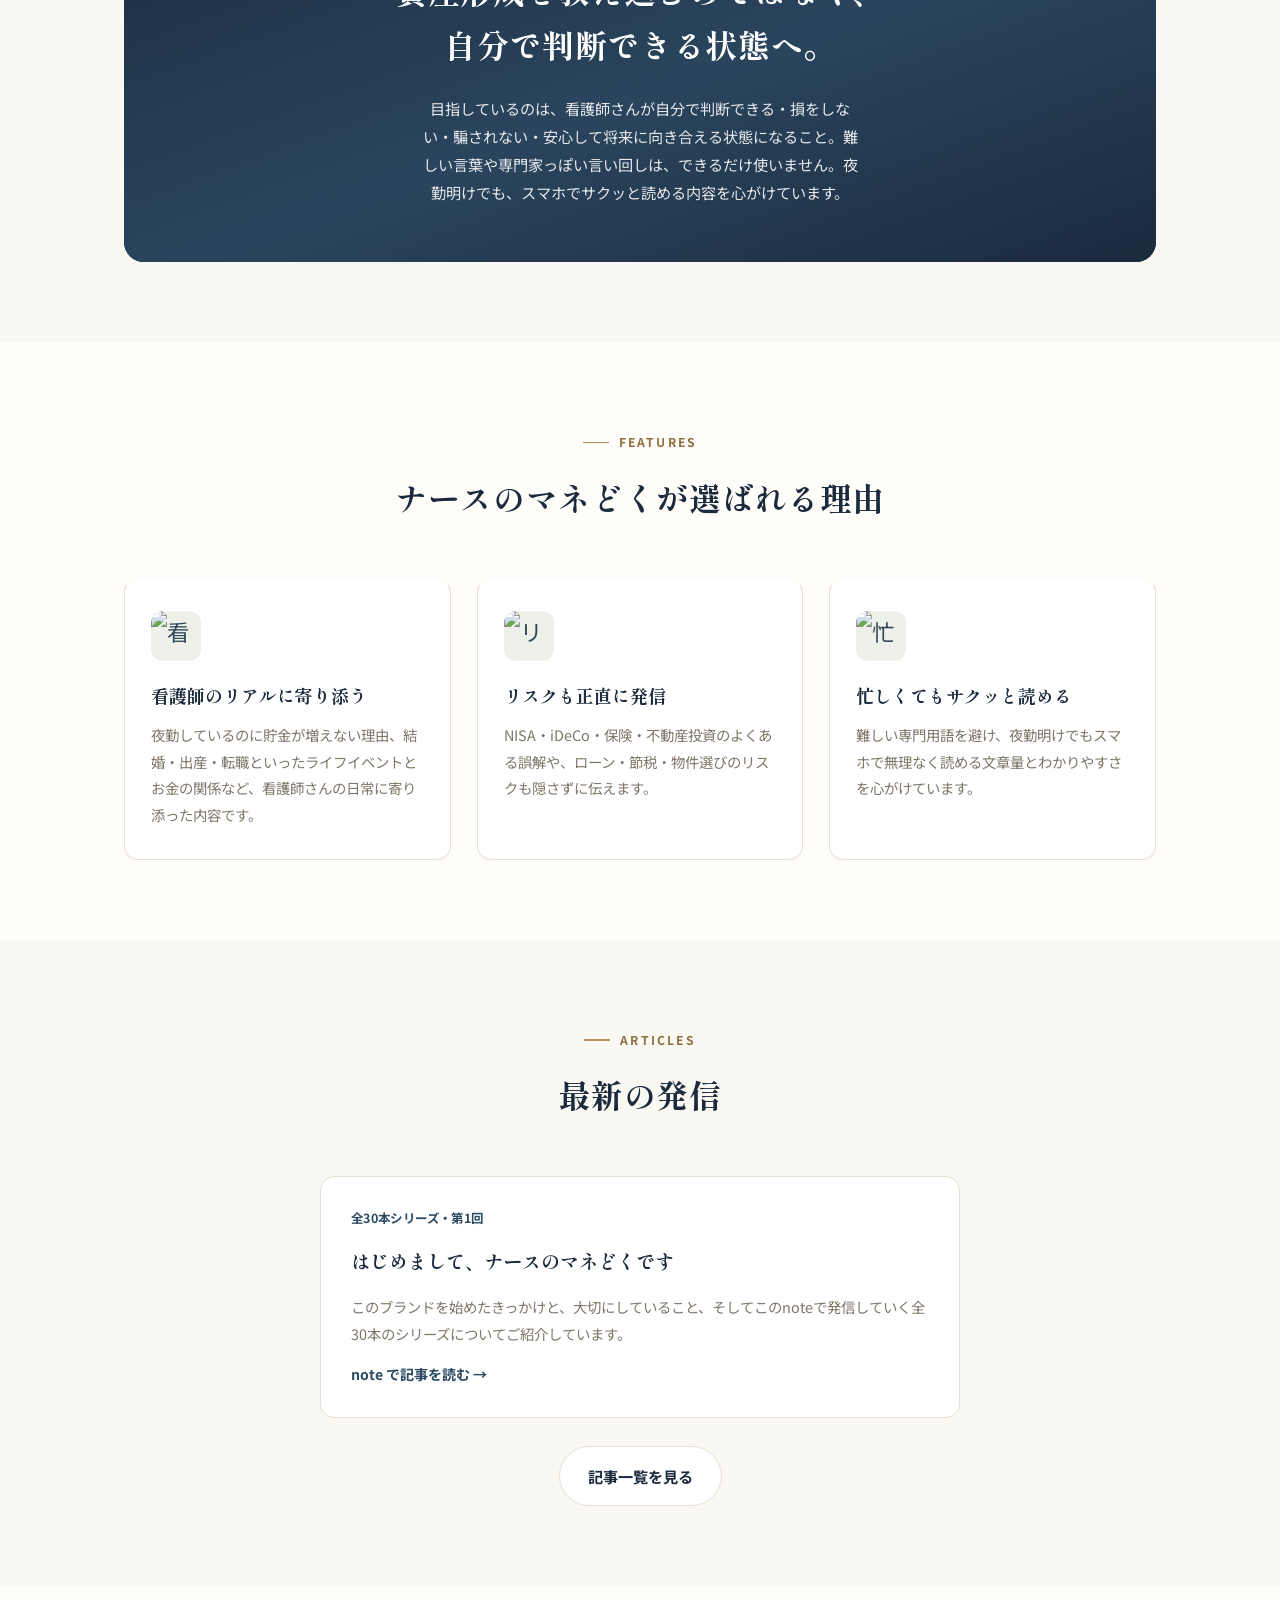
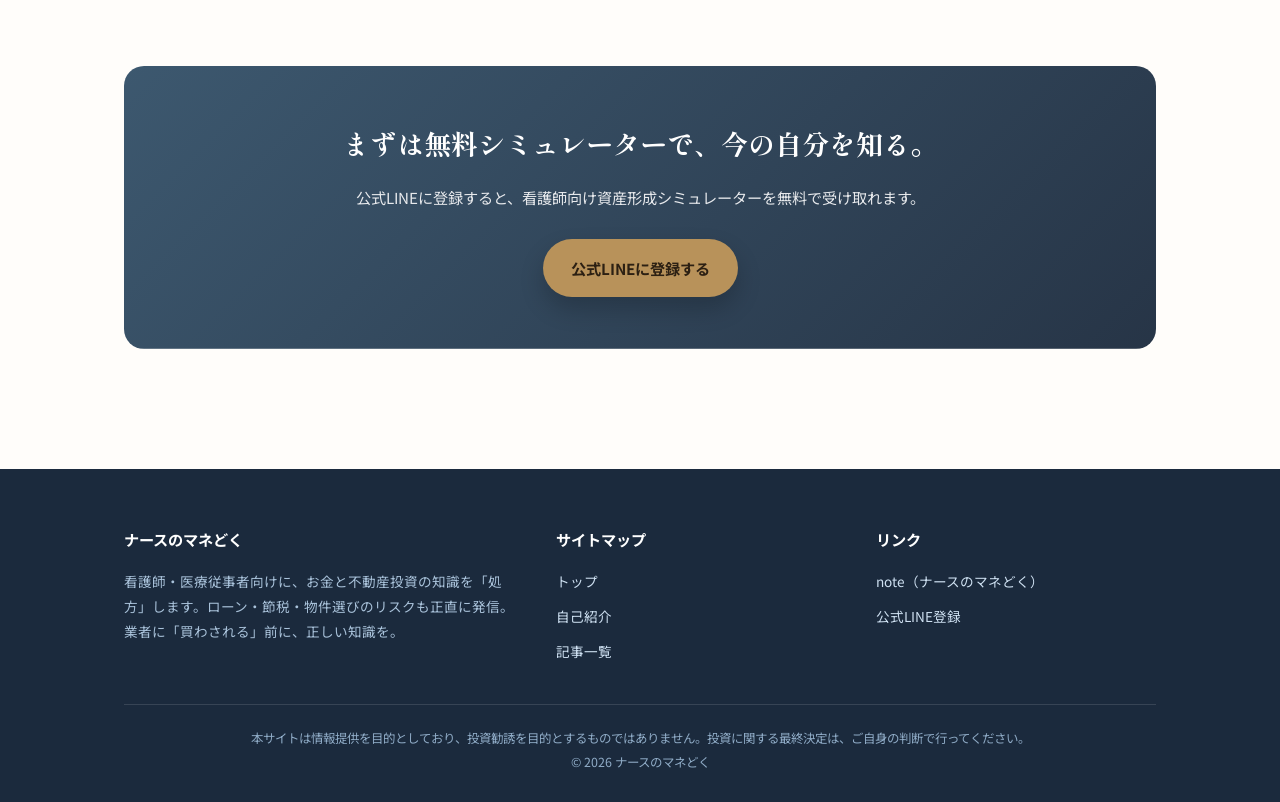
==== commit cd977612: "Add files via upload" ====
--- a/index.html
+++ b/index.html
@@ -5,7 +5,7 @@
 <meta name="viewport" content="width=device-width, initial-scale=1.0">
 <title>ナースのマネどく｜看護師がお金のことで後悔しない人生を。</title>
 <meta name="description" content="看護師・医療従事者向けに、お金と不動産投資の判断軸を発信。ローン・節税・物件選びのリスクも正直に。業者に“買わされる”前に知識を届けます。">
-<link rel="stylesheet" href="style.css">
+<link rel="stylesheet" href="style.css?v=3">
 </head>
 <body>
 
--- a/style.css
+++ b/style.css
@@ -138,7 +138,7 @@
 .nav-cta{
   background: var(--navy);
   color: #fff !important;
-  padding: 13px 24px;
+  padding: 15px 28px;
   border-radius: 999px;
   font-weight: 700;
   font-size: 0.85rem;
@@ -146,6 +146,7 @@
   display: inline-flex;
   align-items: center;
   line-height: 1;
+  letter-spacing: 0.02em;
 }
 
 .nav-cta:hover{ background: var(--blue-dark); }
